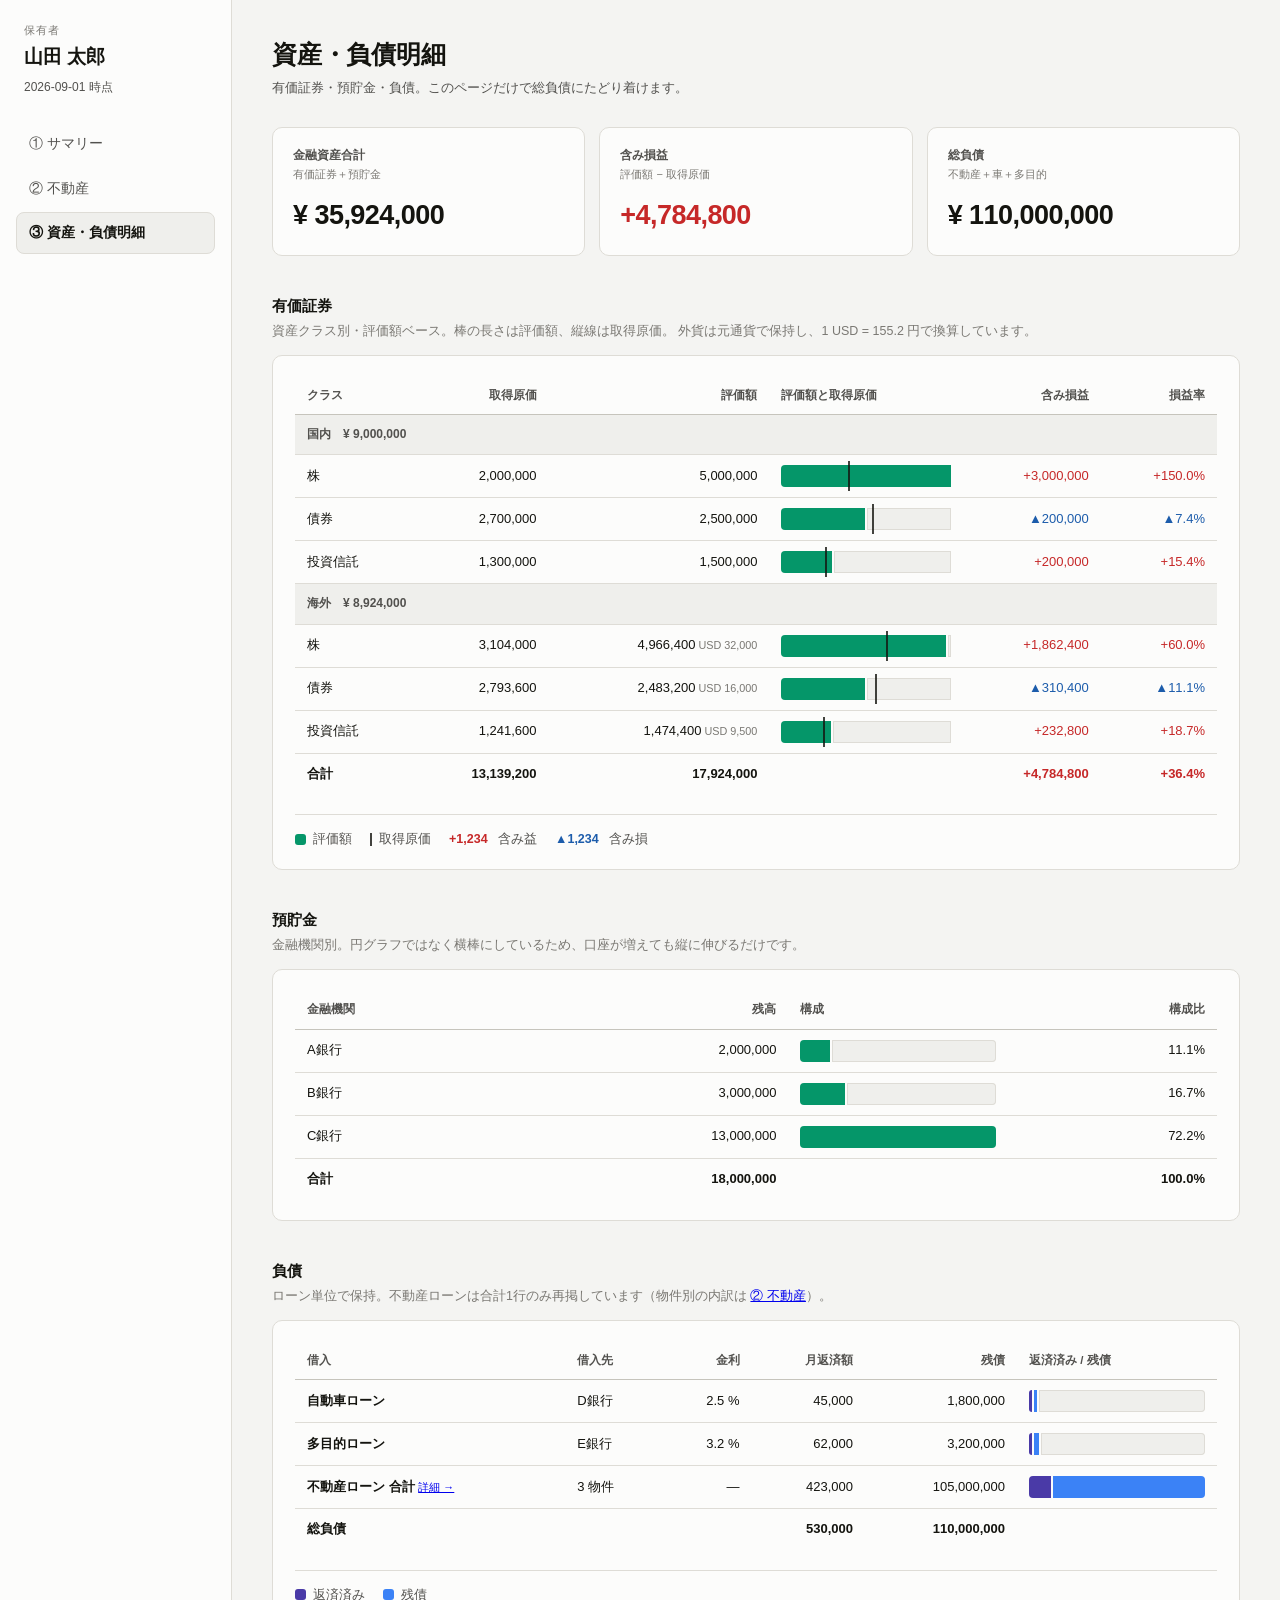
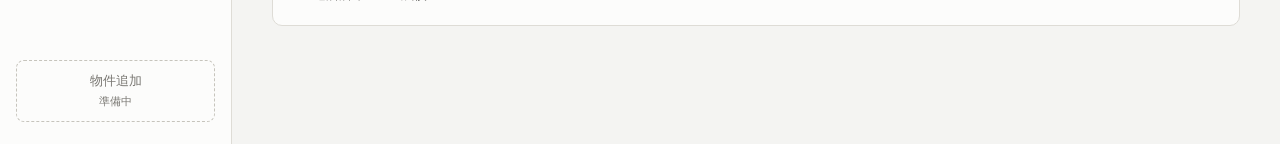
==== mock/accounts.html @ 2e462794 "Add 3-page asset dashboard mockup Screen-structure mockup built from the design decisions settled in" ====
<!DOCTYPE html>
<html lang="ja">
<head>
<meta charset="utf-8">
<meta name="viewport" content="width=device-width, initial-scale=1">
<title>③ 資産・負債明細 — 資産可視化ダッシュボード</title>
<link rel="stylesheet" href="styles.css">
</head>
<body>
<aside class="sidebar" id="sidebar"></aside>
<main>
  <h1>資産・負債明細</h1>
  <p class="page-sub">有価証券・預貯金・負債。このページだけで総負債にたどり着けます。</p>

  <section>
    <div class="kpi-row" id="kpis"></div>
  </section>

  <section>
    <h2>有価証券</h2>
    <p class="sec-note">
      資産クラス別・評価額ベース。棒の長さは評価額、縦線は取得原価。
      外貨は元通貨で保持し、1&nbsp;USD&nbsp;=&nbsp;<span id="rate" class="num"></span>&nbsp;円で換算しています。
    </p>
    <div class="card table-wrap">
      <table id="sec"></table>
      <div class="legend">
        <span><i class="swatch" style="background:var(--cat-equity)"></i>評価額</span>
        <span><i class="swatch swatch-line"></i>取得原価</span>
        <span><b class="legend-text gain">+1,234</b>&nbsp;含み益</span>
        <span><b class="legend-text loss">▲1,234</b>&nbsp;含み損</span>
      </div>
    </div>
  </section>

  <section>
    <h2>預貯金</h2>
    <p class="sec-note">金融機関別。円グラフではなく横棒にしているため、口座が増えても縦に伸びるだけです。</p>
    <div class="card table-wrap">
      <table id="dep"></table>
    </div>
  </section>

  <section>
    <h2>負債</h2>
    <p class="sec-note">
      ローン単位で保持。不動産ローンは合計1行のみ再掲しています（物件別の内訳は
      <a href="realestate.html">② 不動産</a>）。
    </p>
    <div class="card table-wrap">
      <table id="debt"></table>
      <div class="legend">
        <span><i class="swatch" style="background:var(--cat-repaid)"></i>返済済み</span>
        <span><i class="swatch" style="background:var(--cat-debt)"></i>残債</span>
      </div>
    </div>
  </section>
</main>

<script src="data.js"></script>
<script src="app.js"></script>
<script>
(function () {
  const A = window.APP, D = A.D;
  document.getElementById("sidebar").innerHTML = A.sidebar("accounts.html");
  document.getElementById("rate").textContent = D.rates.USD;

  document.getElementById("kpis").innerHTML =
    '<div class="kpi"><div class="kpi-label">金融資産合計</div>' +
      '<div class="kpi-scope">有価証券＋預貯金</div>' +
      '<div class="kpi-value num">' + A.yen(A.FINANCIAL_ASSETS) + '</div></div>' +
    '<div class="kpi"><div class="kpi-label">含み損益</div>' +
      '<div class="kpi-scope">評価額 − 取得原価</div>' +
      '<div class="kpi-value">' + A.plHTML(A.SEC_PL) + '</div></div>' +
    '<div class="kpi"><div class="kpi-label">総負債</div>' +
      '<div class="kpi-scope">不動産＋車＋多目的</div>' +
      '<div class="kpi-value num">' + A.yen(A.TOTAL_DEBT) + '</div></div>';

  /* ---- 有価証券 ---- */
  const secMax = Math.max.apply(null, A.SEC.map(s => Math.max(s.valueJPY, s.costJPY)));
  const REGION = { domestic: "国内", overseas: "海外" };
  let secBody = "";
  ["domestic", "overseas"].forEach(region => {
    const rows = A.SEC.filter(s => s.region === region);
    const sub = A.sum(rows, s => s.valueJPY);
    secBody += '<tr class="group-row"><td colspan="6">' + REGION[region] +
               '　<span class="num">' + A.yen(sub) + '</span></td></tr>';
    secBody += rows.map(s => {
      const native = s.currency === "JPY" ? "" :
        '<small style="color:var(--text-muted)"> ' + s.currency + " " +
        A.plain(s.marketValue) + "</small>";
      return '<tr>' +
        '<td>' + s.assetClass + '</td>' +
        '<td class="n num">' + A.plain(s.costJPY) + '</td>' +
        '<td class="n num">' + A.plain(s.valueJPY) + native + '</td>' +
        '<td>' + A.valueBar(s.valueJPY, secMax, s.costJPY,
            REGION[region] + " " + s.assetClass + "<br>評価額 <b>" + A.yen(s.valueJPY) + "</b>") + '</td>' +
        '<td class="n">' + A.plHTML(s.plJPY) + '</td>' +
        '<td class="n">' + A.plPctHTML(s.plJPY, s.costJPY) + '</td>' +
      '</tr>';
    }).join("");
  });
  document.getElementById("sec").innerHTML =
    '<thead><tr><th>クラス</th><th class="n">取得原価</th><th class="n">評価額</th>' +
    '<th style="width:190px">評価額と取得原価</th><th class="n">含み損益</th><th class="n">損益率</th></tr></thead>' +
    '<tbody>' + secBody +
    '<tr class="total-row"><td>合計</td>' +
      '<td class="n num">' + A.plain(A.SEC_COST) + '</td>' +
      '<td class="n num">' + A.plain(A.SEC_VALUE) + '</td><td></td>' +
      '<td class="n">' + A.plHTML(A.SEC_PL) + '</td>' +
      '<td class="n">' + A.plPctHTML(A.SEC_PL, A.SEC_COST) + '</td></tr></tbody>';

  /* ---- 預貯金 ---- */
  const depMax = Math.max.apply(null, D.deposits.map(d => d.amount));
  document.getElementById("dep").innerHTML =
    '<thead><tr><th>金融機関</th><th class="n">残高</th><th style="width:220px">構成</th>' +
    '<th class="n">構成比</th></tr></thead><tbody>' +
    D.deposits.map(d =>
      '<tr><td>' + d.bank + '</td>' +
      '<td class="n num">' + A.plain(d.amount) + '</td>' +
      '<td>' + A.valueBar(d.amount, depMax, null,
          d.bank + "<br><b>" + A.yen(d.amount) + "</b>") + '</td>' +
      '<td class="n num">' + A.pct(d.amount, A.DEPOSITS) + '</td></tr>'
    ).join("") +
    '<tr class="total-row"><td>合計</td><td class="n num">' + A.plain(A.DEPOSITS) +
      '</td><td></td><td class="n num">100.0%</td></tr></tbody>';

  /* ---- 負債 ---- */
  const debtRows = D.otherLoans.map(l => ({
    name: l.name, lender: l.lender, rate: l.rate.toFixed(1) + " %",
    monthly: l.monthlyRepayment,
    repaid: l.principal - l.balance, balance: l.balance, principal: l.principal,
    link: null
  }));
  debtRows.push({
    name: "不動産ローン 合計", lender: D.realEstate.length + " 物件", rate: "—",
    monthly: A.sum(D.realEstate, p => p.loan.monthlyRepayment),
    repaid: A.RE.cumulativeRepaid, balance: A.RE.balance, principal: A.RE.principal,
    link: "realestate.html"
  });
  const debtMax = Math.max.apply(null, debtRows.map(r => r.principal));
  document.getElementById("debt").innerHTML =
    '<thead><tr><th>借入</th><th>借入先</th><th class="n">金利</th><th class="n">月返済額</th>' +
    '<th class="n">残債</th><th style="width:200px">返済済み / 残債</th></tr></thead><tbody>' +
    debtRows.map(r =>
      '<tr><td><b>' + r.name + '</b>' +
        (r.link ? ' <a href="' + r.link + '" style="font-size:11px">詳細 →</a>' : "") + '</td>' +
      '<td>' + r.lender + '</td>' +
      '<td class="n num">' + r.rate + '</td>' +
      '<td class="n num">' + A.plain(r.monthly) + '</td>' +
      '<td class="n num">' + A.plain(r.balance) + '</td>' +
      '<td>' + A.stackedBar([
        { cls: "seg-repaid", value: r.repaid,  label: r.name + " 返済済み" },
        { cls: "seg-debt",   value: r.balance, label: r.name + " 残債" }
      ], debtMax) + '</td></tr>'
    ).join("") +
    '<tr class="total-row"><td>総負債</td><td></td><td></td>' +
      '<td class="n num">' + A.plain(A.sum(debtRows, r => r.monthly)) + '</td>' +
      '<td class="n num">' + A.plain(A.TOTAL_DEBT) + '</td><td></td></tr></tbody>';

  A.initTooltip();
})();
</script>
</body>
</html>
---- mock/styles.css ----
/* ============================================================
   資産可視化ダッシュボード — 共通スタイル
   色ルール（確定仕様 Q31 / Q34）:
     面（棒の塗り）= カテゴリ色のみ。損益は塗らない。
     文字         = 損益色。日本式（赤=含み益 / 青=含み損）。
   カテゴリ色の意味は3ページ共通:
     緑 = 自分の持ち分（自己資金・有価証券評価額・預金残高）
     紫 = 返済済み（借入のうち返し終わった分）
     青 = 負債（残債）
   ============================================================ */

:root {
  color-scheme: light;

  --surface-page:      #f4f4f2;
  --surface-1:         #fcfcfb;
  --surface-2:         #efefec;
  --border:            #dedcd6;
  --border-strong:     #c6c4bc;

  --text-primary:      #14140f;
  --text-secondary:    #52514e;
  --text-muted:        #7a7873;

  /* カテゴリ色（面にのみ使用） */
  --cat-equity:        #059669;  /* 自分の持ち分 */
  --cat-repaid:        #4a3aa7;  /* 返済済み */
  --cat-debt:          #3b82f6;  /* 負債・残債 */

  /* 損益色（文字にのみ使用）— 日本式 */
  --pl-gain:           #c62828;  /* 含み益 = 赤 */
  --pl-loss:           #1c5cab;  /* 含み損 = 青 */

  --focus:             #2a78d6;
  --radius:            10px;
  --bar-h:             22px;
}

@media (prefers-color-scheme: dark) {
  :root:where(:not([data-theme="light"])) {
    color-scheme: dark;
    --surface-page:    #121211;
    --surface-1:       #1a1a19;
    --surface-2:       #232322;
    --border:          #33332f;
    --border-strong:   #4a4a45;

    --text-primary:    #f6f6f2;
    --text-secondary:  #c3c2b7;
    --text-muted:      #94938b;

    --cat-equity:      #0ea472;
    --cat-repaid:      #9085e9;
    --cat-debt:        #2b6fc0;

    --pl-gain:         #f87171;
    --pl-loss:         #6da7ec;

    --focus:           #5598e7;
  }
}

* { box-sizing: border-box; }

body {
  margin: 0;
  background: var(--surface-page);
  color: var(--text-primary);
  font-family: "Hiragino Sans", "Hiragino Kaku Gothic ProN", "Yu Gothic",
               "Noto Sans JP", -apple-system, BlinkMacSystemFont, sans-serif;
  font-size: 14px;
  line-height: 1.6;
  display: flex;
  min-height: 100vh;
}

.num {
  font-variant-numeric: tabular-nums;
  font-feature-settings: "tnum";
}

/* ---------- サイドバー ---------- */
.sidebar {
  width: 232px;
  flex-shrink: 0;
  background: var(--surface-1);
  border-right: 1px solid var(--border);
  padding: 22px 16px;
  display: flex;
  flex-direction: column;
  gap: 26px;
}

.owner {
  padding: 0 8px;
}
.owner-label {
  font-size: 11px;
  color: var(--text-muted);
  letter-spacing: .08em;
}
.owner-name {
  font-size: 19px;
  font-weight: 700;
  margin-top: 2px;
}
.owner-asof {
  font-size: 12px;
  color: var(--text-secondary);
  margin-top: 6px;
}

.nav { display: flex; flex-direction: column; gap: 3px; }
.nav a {
  display: block;
  padding: 9px 12px;
  border-radius: 8px;
  color: var(--text-secondary);
  text-decoration: none;
  font-size: 13.5px;
  font-weight: 500;
  border: 1px solid transparent;
}
.nav a:hover { background: var(--surface-2); color: var(--text-primary); }
.nav a[aria-current="page"] {
  background: var(--surface-2);
  color: var(--text-primary);
  font-weight: 700;
  border-color: var(--border);
}

.sidebar-foot { margin-top: auto; }
.btn-future {
  width: 100%;
  padding: 10px;
  border-radius: 8px;
  border: 1px dashed var(--border-strong);
  background: transparent;
  color: var(--text-muted);
  font: inherit;
  font-size: 13px;
  cursor: not-allowed;
}
.btn-future small { display: block; font-size: 11px; margin-top: 1px; }

/* ---------- メイン ---------- */
main {
  flex: 1;
  padding: 34px 40px 80px;
  max-width: 1180px;
  min-width: 0;
}

h1 {
  font-size: 25px;
  font-weight: 700;
  margin: 0 0 4px;
  letter-spacing: -.01em;
}
.page-sub { color: var(--text-secondary); font-size: 13px; margin: 0 0 28px; }

section { margin-bottom: 38px; }
h2 {
  font-size: 15px;
  font-weight: 700;
  margin: 0 0 3px;
  letter-spacing: .01em;
}
.sec-note {
  font-size: 12.5px;
  color: var(--text-muted);
  margin: 0 0 14px;
}

.card {
  background: var(--surface-1);
  border: 1px solid var(--border);
  border-radius: var(--radius);
  padding: 20px 22px;
}

/* ---------- KPI ---------- */
.kpi-row {
  display: grid;
  grid-template-columns: repeat(auto-fit, minmax(220px, 1fr));
  gap: 14px;
}
.kpi {
  background: var(--surface-1);
  border: 1px solid var(--border);
  border-radius: var(--radius);
  padding: 18px 20px;
}
.kpi-label { font-size: 12px; color: var(--text-secondary); font-weight: 600; }
.kpi-scope { font-size: 11px; color: var(--text-muted); margin-top: 1px; }
.kpi-value {
  font-size: 27px;
  font-weight: 700;
  margin-top: 10px;
  letter-spacing: -.02em;
}
.kpi.lg .kpi-value { font-size: 34px; }
.kpi-sub { font-size: 12px; color: var(--text-secondary); margin-top: 5px; }

/* 損益テキスト（面には絶対に使わない） */
.gain { color: var(--pl-gain); }
.loss { color: var(--pl-loss); }

/* ---------- 注記 ---------- */
.callout {
  border: 1px solid var(--border);
  border-left: 3px solid var(--border-strong);
  background: var(--surface-1);
  border-radius: 8px;
  padding: 12px 16px;
  font-size: 12.5px;
  color: var(--text-secondary);
  margin: 16px 0 0;
}
.callout b { color: var(--text-primary); }

/* ---------- 積み上げ横棒 ---------- */
.bars { display: flex; flex-direction: column; gap: 16px; }

.bar-row { display: grid; grid-template-columns: 108px 1fr auto; gap: 14px; align-items: center; }
.bar-name { font-size: 13px; font-weight: 600; }
.bar-name small { display: block; font-weight: 400; font-size: 11px; color: var(--text-muted); }

.bar-track { display: flex; gap: 2px; height: var(--bar-h); min-width: 0; position: relative; }
td .bar-track { min-width: 170px; }
.seg {
  height: 100%;
  min-width: 3px;
  position: relative;
  cursor: default;
}
.seg:first-child { border-radius: 4px 0 0 4px; }
.seg:last-child  { border-radius: 0 4px 4px 0; }
.seg:only-child  { border-radius: 4px; }

.seg-equity { background: var(--cat-equity); }
.seg-repaid { background: var(--cat-repaid); }
.seg-debt   { background: var(--cat-debt); }
.seg-rest   { background: var(--surface-2); box-shadow: inset 0 0 0 1px var(--border); }

.bar-total { font-size: 13px; font-weight: 700; white-space: nowrap; }
.bar-total small { display: block; font-weight: 400; color: var(--text-muted); font-size: 11px; }

/* 取得原価の参照マーカー（トラック全体を基準に置く） */
.ref-mark {
  position: absolute;
  top: -4px;
  bottom: -4px;
  width: 2px;
  margin-left: -1px;
  background: var(--text-primary);
  opacity: .8;
}
.ref-mark::after {
  content: "";
  position: absolute;
  inset: -6px -5px;
}

/* ---------- 凡例 ---------- */
.legend {
  display: flex;
  flex-wrap: wrap;
  gap: 18px;
  margin-top: 20px;
  padding-top: 14px;
  border-top: 1px solid var(--border);
  font-size: 12.5px;
  color: var(--text-secondary);
}
.legend span { display: inline-flex; align-items: center; gap: 7px; }
.swatch { width: 11px; height: 11px; border-radius: 3px; flex-shrink: 0; }
.swatch-line { width: 2px; height: 13px; border-radius: 0; background: var(--text-primary); opacity: .8; }
.legend-text { font-weight: 700; font-variant-numeric: tabular-nums; }

/* ---------- テーブル ---------- */
.table-wrap { overflow-x: auto; }
table { width: 100%; border-collapse: collapse; font-size: 13px; }
caption {
  text-align: left;
  font-size: 12.5px;
  color: var(--text-muted);
  padding-bottom: 10px;
}
th, td {
  padding: 10px 12px;
  border-bottom: 1px solid var(--border);
  text-align: left;
  white-space: nowrap;
}
thead th {
  font-size: 11.5px;
  font-weight: 700;
  color: var(--text-secondary);
  border-bottom: 1px solid var(--border-strong);
}
td.n, th.n { text-align: right; font-variant-numeric: tabular-nums; }
tbody tr:last-child td { border-bottom: none; }
tbody tr:hover { background: var(--surface-2); }
tr.total-row td { font-weight: 700; border-top: 1px solid var(--border-strong); }
.group-row td {
  background: var(--surface-2);
  font-weight: 700;
  font-size: 12px;
  color: var(--text-secondary);
}

/* ---------- ツールチップ ---------- */
#tip {
  position: fixed;
  z-index: 50;
  pointer-events: none;
  background: var(--text-primary);
  color: var(--surface-1);
  border-radius: 7px;
  padding: 7px 10px;
  font-size: 12px;
  line-height: 1.5;
  white-space: nowrap;
  opacity: 0;
  transition: opacity .1s;
  box-shadow: 0 4px 14px rgba(0,0,0,.22);
}
#tip.on { opacity: 1; }
#tip b { font-variant-numeric: tabular-nums; }

/* ---------- レスポンシブ ---------- */
@media (max-width: 860px) {
  body { flex-direction: column; }
  .sidebar {
    width: 100%;
    flex-direction: row;
    align-items: center;
    gap: 18px;
    padding: 14px 18px;
    border-right: none;
    border-bottom: 1px solid var(--border);
    flex-wrap: wrap;
  }
  .nav { flex-direction: row; flex-wrap: wrap; }
  .sidebar-foot { margin-top: 0; }
  .btn-future { width: auto; padding: 8px 14px; }
  main { padding: 24px 18px 60px; }
  .bar-row { grid-template-columns: 1fr; gap: 6px; }
  .bar-total { text-align: right; }
}
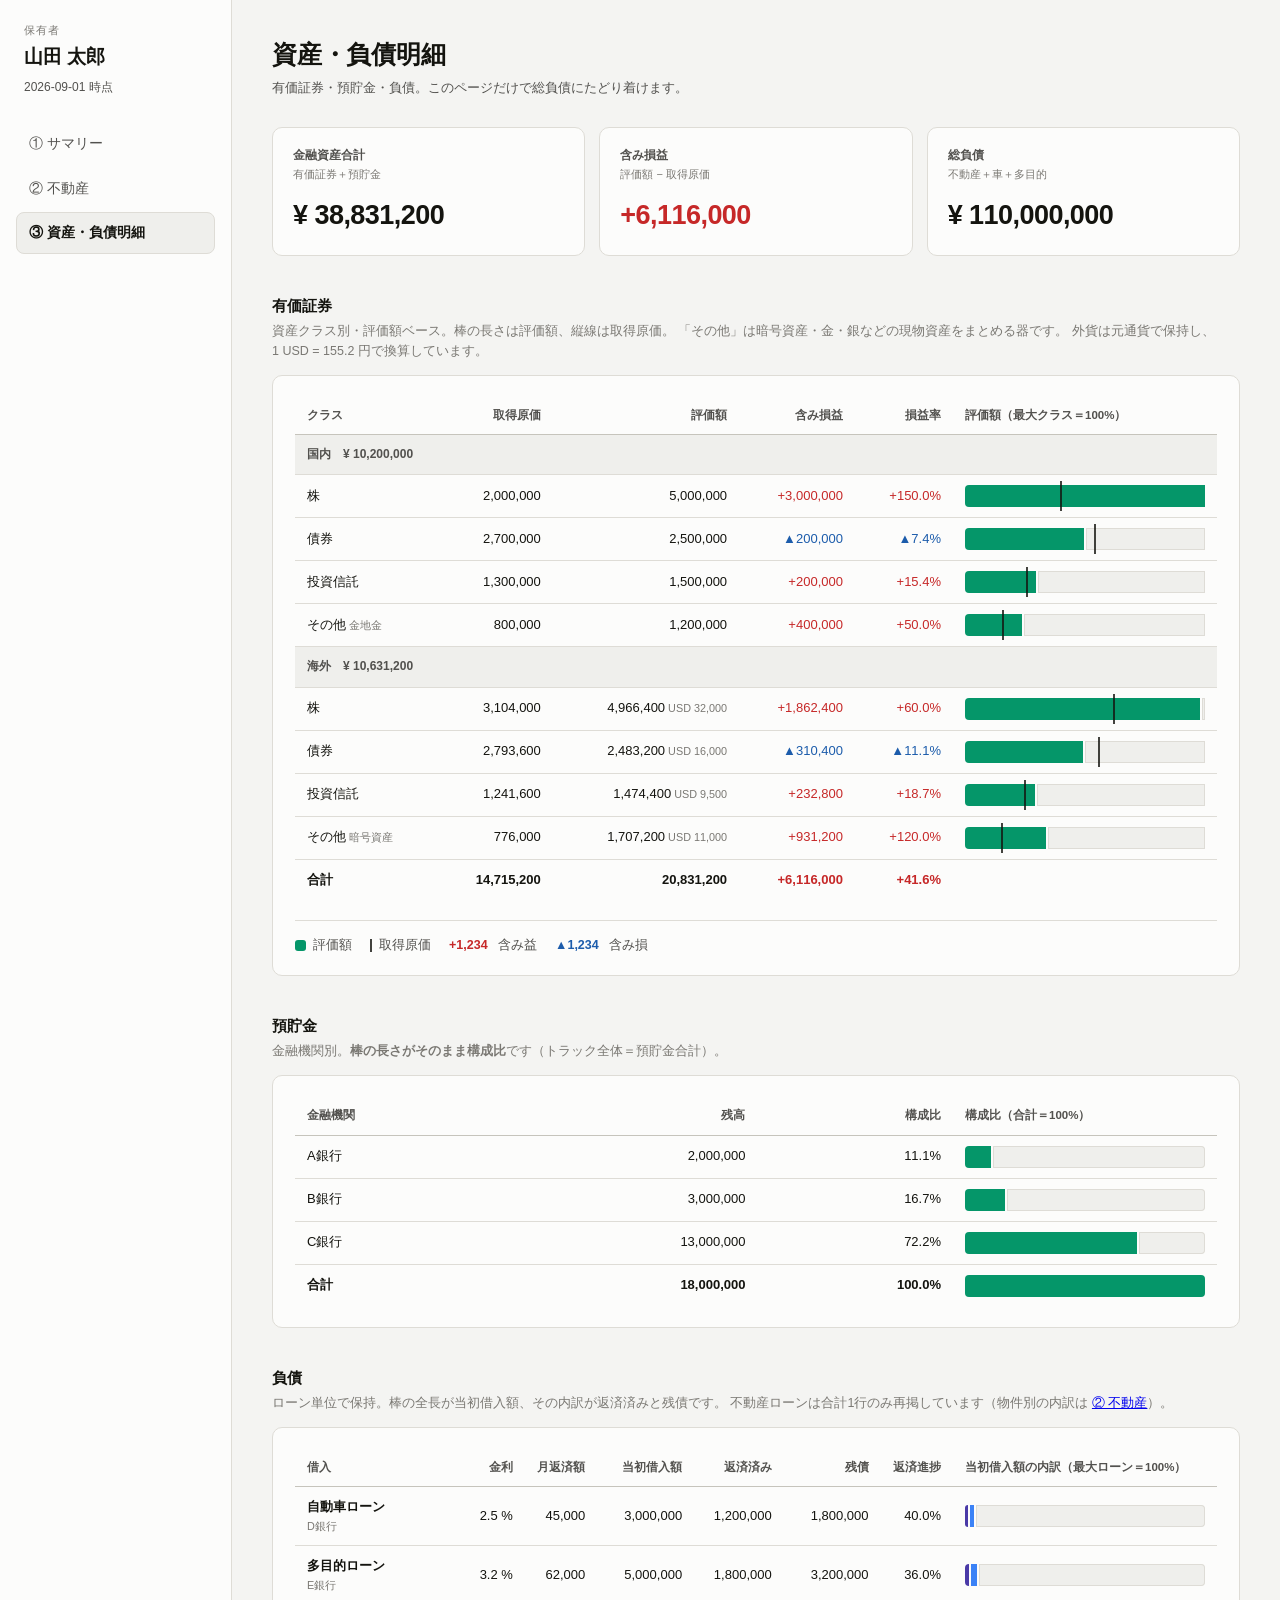
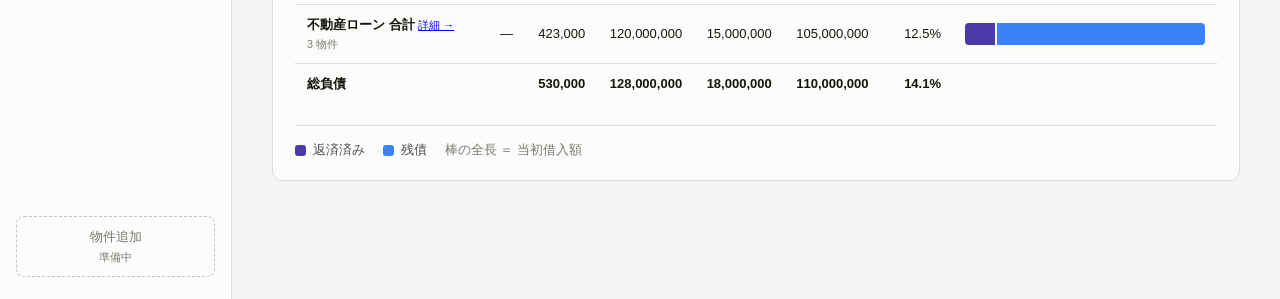
==== commit 1bf5d407: "Revise accounts page: original principal, share-of-total deposits, "other" class, aligned bars - Deb" ====
--- a/mock/accounts.html
+++ b/mock/accounts.html
@@ -20,6 +20,7 @@
     <h2>有価証券</h2>
     <p class="sec-note">
       資産クラス別・評価額ベース。棒の長さは評価額、縦線は取得原価。
+      「その他」は暗号資産・金・銀などの現物資産をまとめる器です。
       外貨は元通貨で保持し、1&nbsp;USD&nbsp;=&nbsp;<span id="rate" class="num"></span>&nbsp;円で換算しています。
     </p>
     <div class="card table-wrap">
@@ -35,7 +36,9 @@
 
   <section>
     <h2>預貯金</h2>
-    <p class="sec-note">金融機関別。円グラフではなく横棒にしているため、口座が増えても縦に伸びるだけです。</p>
+    <p class="sec-note">
+      金融機関別。<b>棒の長さがそのまま構成比</b>です（トラック全体＝預貯金合計）。
+    </p>
     <div class="card table-wrap">
       <table id="dep"></table>
     </div>
@@ -44,7 +47,8 @@
   <section>
     <h2>負債</h2>
     <p class="sec-note">
-      ローン単位で保持。不動産ローンは合計1行のみ再掲しています（物件別の内訳は
+      ローン単位で保持。棒の全長が当初借入額、その内訳が返済済みと残債です。
+      不動産ローンは合計1行のみ再掲しています（物件別の内訳は
       <a href="realestate.html">② 不動産</a>）。
     </p>
     <div class="card table-wrap">
@@ -52,6 +56,7 @@
       <div class="legend">
         <span><i class="swatch" style="background:var(--cat-repaid)"></i>返済済み</span>
         <span><i class="swatch" style="background:var(--cat-debt)"></i>残債</span>
+        <span style="color:var(--text-muted)">棒の全長 ＝ 当初借入額</span>
       </div>
     </div>
   </section>
@@ -76,87 +81,115 @@
       '<div class="kpi-scope">不動産＋車＋多目的</div>' +
       '<div class="kpi-value num">' + A.yen(A.TOTAL_DEBT) + '</div></div>';
 
-  /* ---- 有価証券 ---- */
+  /* ================= 有価証券 =================
+     国内・海外とも 株 / 債券 / 投資信託 / その他 の4行を常に表示する。
+     棒は「最大クラス」を基準にスケールし、クラス間の大小を比較できるようにする。 */
+  const CLASSES = ["株", "債券", "投資信託", "その他"];
+  const REGION  = { domestic: "国内", overseas: "海外" };
+  const find = (r, c) => A.SEC.find(s => s.region === r && s.assetClass === c);
   const secMax = Math.max.apply(null, A.SEC.map(s => Math.max(s.valueJPY, s.costJPY)));
-  const REGION = { domestic: "国内", overseas: "海外" };
+
   let secBody = "";
-  ["domestic", "overseas"].forEach(region => {
+  Object.keys(REGION).forEach(region => {
     const rows = A.SEC.filter(s => s.region === region);
-    const sub = A.sum(rows, s => s.valueJPY);
     secBody += '<tr class="group-row"><td colspan="6">' + REGION[region] +
-               '　<span class="num">' + A.yen(sub) + '</span></td></tr>';
-    secBody += rows.map(s => {
+               '　<span class="num">' + A.yen(A.sum(rows, s => s.valueJPY)) + '</span></td></tr>';
+    secBody += CLASSES.map(cls => {
+      const s = find(region, cls);
+      const name = cls + (s && s.note ? '<small style="color:var(--text-muted)"> ' + s.note + '</small>' : "");
+      if (!s) {
+        return '<tr><td>' + name + '</td>' +
+          '<td class="n">—</td><td class="n">—</td><td class="n">—</td><td class="n">—</td>' +
+          '<td>' + A.valueBar(0, secMax, null, "") + '</td></tr>';
+      }
       const native = s.currency === "JPY" ? "" :
-        '<small style="color:var(--text-muted)"> ' + s.currency + " " +
-        A.plain(s.marketValue) + "</small>";
+        '<small style="color:var(--text-muted)"> ' + s.currency + " " + A.plain(s.marketValue) + "</small>";
       return '<tr>' +
-        '<td>' + s.assetClass + '</td>' +
+        '<td>' + name + '</td>' +
         '<td class="n num">' + A.plain(s.costJPY) + '</td>' +
         '<td class="n num">' + A.plain(s.valueJPY) + native + '</td>' +
-        '<td>' + A.valueBar(s.valueJPY, secMax, s.costJPY,
-            REGION[region] + " " + s.assetClass + "<br>評価額 <b>" + A.yen(s.valueJPY) + "</b>") + '</td>' +
         '<td class="n">' + A.plHTML(s.plJPY) + '</td>' +
         '<td class="n">' + A.plPctHTML(s.plJPY, s.costJPY) + '</td>' +
+        '<td>' + A.valueBar(s.valueJPY, secMax, s.costJPY,
+            REGION[region] + " " + cls + "<br>評価額 <b>" + A.yen(s.valueJPY) +
+            "</b><br>取得原価 " + A.yen(s.costJPY)) + '</td>' +
       '</tr>';
     }).join("");
   });
   document.getElementById("sec").innerHTML =
     '<thead><tr><th>クラス</th><th class="n">取得原価</th><th class="n">評価額</th>' +
-    '<th style="width:190px">評価額と取得原価</th><th class="n">含み損益</th><th class="n">損益率</th></tr></thead>' +
+    '<th class="n">含み損益</th><th class="n">損益率</th>' +
+    '<th class="bar-col">評価額（最大クラス＝100%）</th></tr></thead>' +
     '<tbody>' + secBody +
     '<tr class="total-row"><td>合計</td>' +
       '<td class="n num">' + A.plain(A.SEC_COST) + '</td>' +
-      '<td class="n num">' + A.plain(A.SEC_VALUE) + '</td><td></td>' +
+      '<td class="n num">' + A.plain(A.SEC_VALUE) + '</td>' +
       '<td class="n">' + A.plHTML(A.SEC_PL) + '</td>' +
-      '<td class="n">' + A.plPctHTML(A.SEC_PL, A.SEC_COST) + '</td></tr></tbody>';
+      '<td class="n">' + A.plPctHTML(A.SEC_PL, A.SEC_COST) + '</td>' +
+      '<td></td></tr></tbody>';
 
-  /* ---- 預貯金 ---- */
-  const depMax = Math.max.apply(null, D.deposits.map(d => d.amount));
+  /* ================= 預貯金 =================
+     棒は「預貯金合計」を基準にする。棒の長さと構成比の分母を一致させ、
+     同じ行の中に分母が2つある状態を解消する。 */
   document.getElementById("dep").innerHTML =
-    '<thead><tr><th>金融機関</th><th class="n">残高</th><th style="width:220px">構成</th>' +
-    '<th class="n">構成比</th></tr></thead><tbody>' +
+    '<thead><tr><th>金融機関</th><th class="n">残高</th><th class="n">構成比</th>' +
+    '<th class="bar-col">構成比（合計＝100%）</th></tr></thead><tbody>' +
     D.deposits.map(d =>
       '<tr><td>' + d.bank + '</td>' +
       '<td class="n num">' + A.plain(d.amount) + '</td>' +
-      '<td>' + A.valueBar(d.amount, depMax, null,
-          d.bank + "<br><b>" + A.yen(d.amount) + "</b>") + '</td>' +
-      '<td class="n num">' + A.pct(d.amount, A.DEPOSITS) + '</td></tr>'
+      '<td class="n num">' + A.pct(d.amount, A.DEPOSITS) + '</td>' +
+      '<td>' + A.valueBar(d.amount, A.DEPOSITS, null,
+          d.bank + "<br><b>" + A.yen(d.amount) + "</b><br>全体の " +
+          A.pct(d.amount, A.DEPOSITS)) + '</td></tr>'
     ).join("") +
     '<tr class="total-row"><td>合計</td><td class="n num">' + A.plain(A.DEPOSITS) +
-      '</td><td></td><td class="n num">100.0%</td></tr></tbody>';
+      '</td><td class="n num">100.0%</td>' +
+      '<td>' + A.valueBar(A.DEPOSITS, A.DEPOSITS, null, "預貯金合計<br><b>" +
+          A.yen(A.DEPOSITS) + "</b>") + '</td></tr></tbody>';
 
-  /* ---- 負債 ---- */
+  /* ================= 負債 =================
+     棒の全長 = 当初借入額。その内訳が 返済済み / 残債。
+     最大ローンを基準にスケールし、ローン間の規模差が見えるようにする。 */
   const debtRows = D.otherLoans.map(l => ({
     name: l.name, lender: l.lender, rate: l.rate.toFixed(1) + " %",
-    monthly: l.monthlyRepayment,
-    repaid: l.principal - l.balance, balance: l.balance, principal: l.principal,
-    link: null
+    monthly: l.monthlyRepayment, principal: l.principal,
+    repaid: l.principal - l.balance, balance: l.balance, link: null
   }));
   debtRows.push({
     name: "不動産ローン 合計", lender: D.realEstate.length + " 物件", rate: "—",
     monthly: A.sum(D.realEstate, p => p.loan.monthlyRepayment),
-    repaid: A.RE.cumulativeRepaid, balance: A.RE.balance, principal: A.RE.principal,
+    principal: A.RE.principal, repaid: A.RE.cumulativeRepaid, balance: A.RE.balance,
     link: "realestate.html"
   });
   const debtMax = Math.max.apply(null, debtRows.map(r => r.principal));
+
   document.getElementById("debt").innerHTML =
-    '<thead><tr><th>借入</th><th>借入先</th><th class="n">金利</th><th class="n">月返済額</th>' +
-    '<th class="n">残債</th><th style="width:200px">返済済み / 残債</th></tr></thead><tbody>' +
+    '<thead><tr><th>借入</th><th class="n">金利</th><th class="n">月返済額</th>' +
+    '<th class="n">当初借入額</th><th class="n">返済済み</th><th class="n">残債</th>' +
+    '<th class="n">返済進捗</th>' +
+    '<th class="bar-col">当初借入額の内訳（最大ローン＝100%）</th></tr></thead><tbody>' +
     debtRows.map(r =>
       '<tr><td><b>' + r.name + '</b>' +
-        (r.link ? ' <a href="' + r.link + '" style="font-size:11px">詳細 →</a>' : "") + '</td>' +
-      '<td>' + r.lender + '</td>' +
+        (r.link ? ' <a href="' + r.link + '" style="font-size:11px">詳細 →</a>' : "") +
+        '<small style="display:block;font-weight:400;color:var(--text-muted)">' + r.lender + '</small></td>' +
       '<td class="n num">' + r.rate + '</td>' +
       '<td class="n num">' + A.plain(r.monthly) + '</td>' +
+      '<td class="n num">' + A.plain(r.principal) + '</td>' +
+      '<td class="n num">' + A.plain(r.repaid) + '</td>' +
       '<td class="n num">' + A.plain(r.balance) + '</td>' +
+      '<td class="n num">' + A.pct(r.repaid, r.principal) + '</td>' +
       '<td>' + A.stackedBar([
         { cls: "seg-repaid", value: r.repaid,  label: r.name + " 返済済み" },
         { cls: "seg-debt",   value: r.balance, label: r.name + " 残債" }
       ], debtMax) + '</td></tr>'
     ).join("") +
-    '<tr class="total-row"><td>総負債</td><td></td><td></td>' +
+    '<tr class="total-row"><td>総負債</td><td></td>' +
       '<td class="n num">' + A.plain(A.sum(debtRows, r => r.monthly)) + '</td>' +
-      '<td class="n num">' + A.plain(A.TOTAL_DEBT) + '</td><td></td></tr></tbody>';
+      '<td class="n num">' + A.plain(A.sum(debtRows, r => r.principal)) + '</td>' +
+      '<td class="n num">' + A.plain(A.sum(debtRows, r => r.repaid)) + '</td>' +
+      '<td class="n num">' + A.plain(A.TOTAL_DEBT) + '</td>' +
+      '<td class="n num">' + A.pct(A.sum(debtRows, r => r.repaid), A.sum(debtRows, r => r.principal)) + '</td>' +
+      '<td></td></tr></tbody>';
 
   A.initTooltip();
 })();
--- a/mock/styles.css
+++ b/mock/styles.css
@@ -227,7 +227,7 @@
 .bar-name small { display: block; font-weight: 400; font-size: 11px; color: var(--text-muted); }
 
 .bar-track { display: flex; gap: 2px; height: var(--bar-h); min-width: 0; position: relative; }
-td .bar-track { min-width: 170px; }
+td .bar-track { min-width: 0; }
 .seg {
   height: 100%;
   min-width: 3px;
@@ -280,6 +280,9 @@
 
 /* ---------- テーブル ---------- */
 .table-wrap { overflow-x: auto; }
+/* 棒はどのテーブルでも最右列・同じ幅。3セクションで縦に揃います。 */
+.bar-col { width: 264px; min-width: 264px; }
+.table-wrap table:has(.bar-col) { min-width: 900px; }
 table { width: 100%; border-collapse: collapse; font-size: 13px; }
 caption {
   text-align: left;
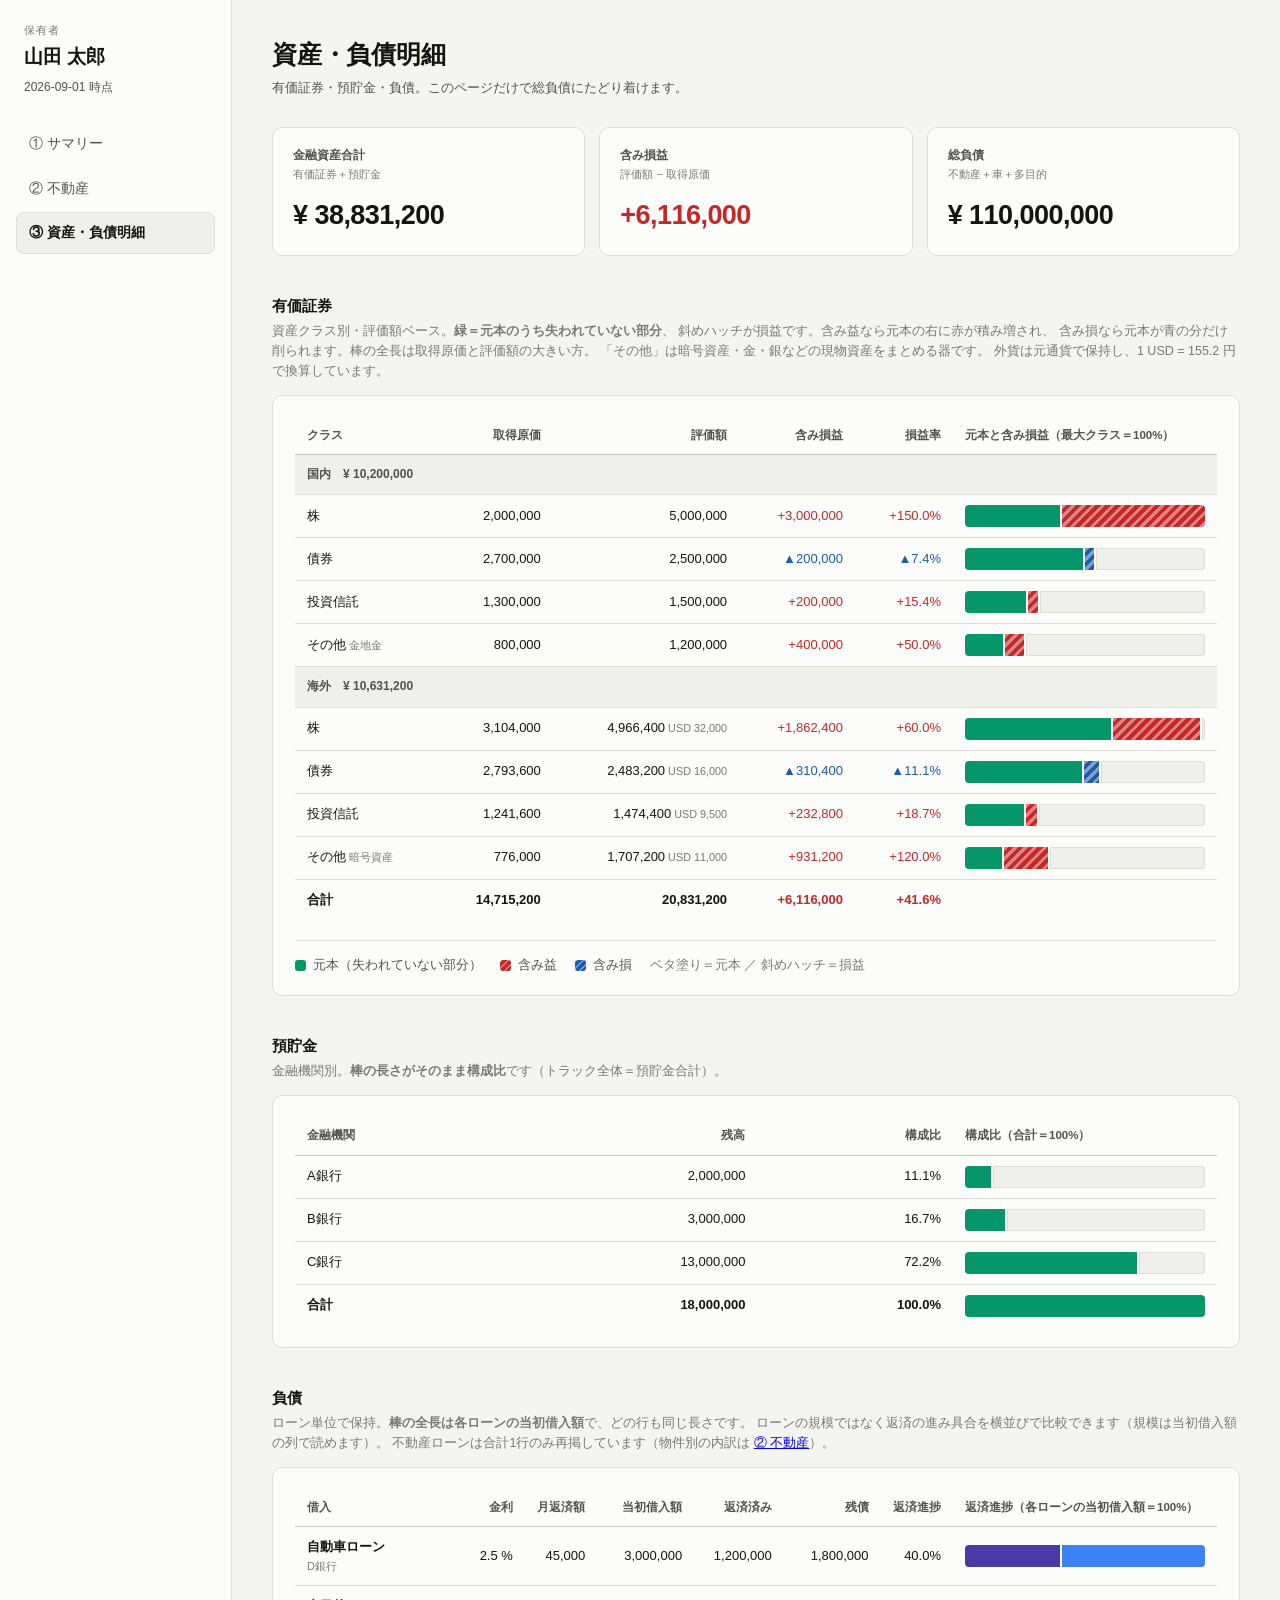
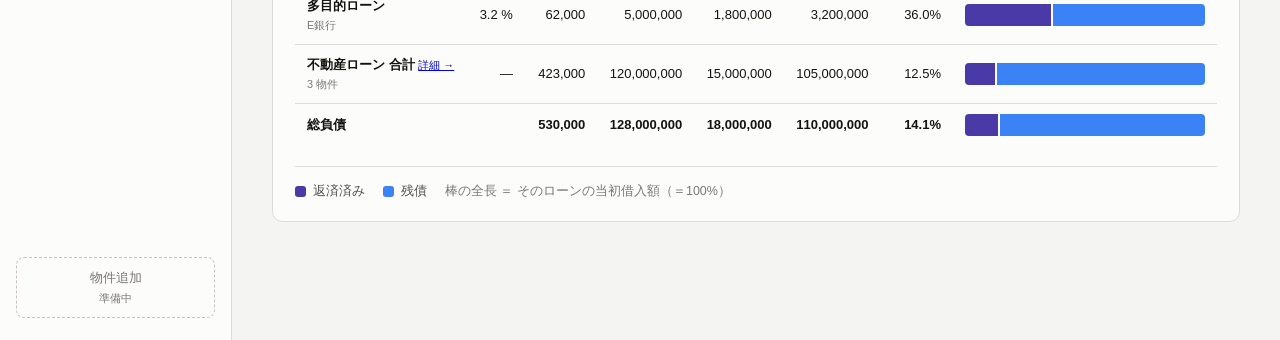
==== commit e661d530: "Show unrealised P/L as hatched area; put every debt bar on its own scale Securities bars previously " ====
--- a/mock/accounts.html
+++ b/mock/accounts.html
@@ -19,17 +19,19 @@
   <section>
     <h2>有価証券</h2>
     <p class="sec-note">
-      資産クラス別・評価額ベース。棒の長さは評価額、縦線は取得原価。
+      資産クラス別・評価額ベース。<b>緑＝元本のうち失われていない部分</b>、
+      斜めハッチが損益です。含み益なら元本の右に赤が積み増され、
+      含み損なら元本が青の分だけ削られます。棒の全長は取得原価と評価額の大きい方。
       「その他」は暗号資産・金・銀などの現物資産をまとめる器です。
       外貨は元通貨で保持し、1&nbsp;USD&nbsp;=&nbsp;<span id="rate" class="num"></span>&nbsp;円で換算しています。
     </p>
     <div class="card table-wrap">
       <table id="sec"></table>
       <div class="legend">
-        <span><i class="swatch" style="background:var(--cat-equity)"></i>評価額</span>
-        <span><i class="swatch swatch-line"></i>取得原価</span>
-        <span><b class="legend-text gain">+1,234</b>&nbsp;含み益</span>
-        <span><b class="legend-text loss">▲1,234</b>&nbsp;含み損</span>
+        <span><i class="swatch" style="background:var(--cat-equity)"></i>元本（失われていない部分）</span>
+        <span><i class="swatch swatch-gain"></i>含み益</span>
+        <span><i class="swatch swatch-loss"></i>含み損</span>
+        <span style="color:var(--text-muted)">ベタ塗り＝元本 ／ 斜めハッチ＝損益</span>
       </div>
     </div>
   </section>
@@ -47,7 +49,8 @@
   <section>
     <h2>負債</h2>
     <p class="sec-note">
-      ローン単位で保持。棒の全長が当初借入額、その内訳が返済済みと残債です。
+      ローン単位で保持。<b>棒の全長は各ローンの当初借入額</b>で、どの行も同じ長さです。
+      ローンの規模ではなく返済の進み具合を横並びで比較できます（規模は当初借入額の列で読めます）。
       不動産ローンは合計1行のみ再掲しています（物件別の内訳は
       <a href="realestate.html">② 不動産</a>）。
     </p>
@@ -56,7 +59,7 @@
       <div class="legend">
         <span><i class="swatch" style="background:var(--cat-repaid)"></i>返済済み</span>
         <span><i class="swatch" style="background:var(--cat-debt)"></i>残債</span>
-        <span style="color:var(--text-muted)">棒の全長 ＝ 当初借入額</span>
+        <span style="color:var(--text-muted)">棒の全長 ＝ そのローンの当初借入額（＝100%）</span>
       </div>
     </div>
   </section>
@@ -100,7 +103,7 @@
       if (!s) {
         return '<tr><td>' + name + '</td>' +
           '<td class="n">—</td><td class="n">—</td><td class="n">—</td><td class="n">—</td>' +
-          '<td>' + A.valueBar(0, secMax, null, "") + '</td></tr>';
+          '<td>' + A.plBar(0, 0, secMax, "") + '</td></tr>';
       }
       const native = s.currency === "JPY" ? "" :
         '<small style="color:var(--text-muted)"> ' + s.currency + " " + A.plain(s.marketValue) + "</small>";
@@ -110,16 +113,15 @@
         '<td class="n num">' + A.plain(s.valueJPY) + native + '</td>' +
         '<td class="n">' + A.plHTML(s.plJPY) + '</td>' +
         '<td class="n">' + A.plPctHTML(s.plJPY, s.costJPY) + '</td>' +
-        '<td>' + A.valueBar(s.valueJPY, secMax, s.costJPY,
-            REGION[region] + " " + cls + "<br>評価額 <b>" + A.yen(s.valueJPY) +
-            "</b><br>取得原価 " + A.yen(s.costJPY)) + '</td>' +
+        '<td>' + A.plBar(s.costJPY, s.valueJPY, secMax,
+            REGION[region] + " " + cls) + '</td>' +
       '</tr>';
     }).join("");
   });
   document.getElementById("sec").innerHTML =
     '<thead><tr><th>クラス</th><th class="n">取得原価</th><th class="n">評価額</th>' +
     '<th class="n">含み損益</th><th class="n">損益率</th>' +
-    '<th class="bar-col">評価額（最大クラス＝100%）</th></tr></thead>' +
+    '<th class="bar-col">元本と含み損益（最大クラス＝100%）</th></tr></thead>' +
     '<tbody>' + secBody +
     '<tr class="total-row"><td>合計</td>' +
       '<td class="n num">' + A.plain(A.SEC_COST) + '</td>' +
@@ -138,13 +140,13 @@
       '<tr><td>' + d.bank + '</td>' +
       '<td class="n num">' + A.plain(d.amount) + '</td>' +
       '<td class="n num">' + A.pct(d.amount, A.DEPOSITS) + '</td>' +
-      '<td>' + A.valueBar(d.amount, A.DEPOSITS, null,
+      '<td>' + A.valueBar(d.amount, A.DEPOSITS,
           d.bank + "<br><b>" + A.yen(d.amount) + "</b><br>全体の " +
           A.pct(d.amount, A.DEPOSITS)) + '</td></tr>'
     ).join("") +
     '<tr class="total-row"><td>合計</td><td class="n num">' + A.plain(A.DEPOSITS) +
       '</td><td class="n num">100.0%</td>' +
-      '<td>' + A.valueBar(A.DEPOSITS, A.DEPOSITS, null, "預貯金合計<br><b>" +
+      '<td>' + A.valueBar(A.DEPOSITS, A.DEPOSITS, "預貯金合計<br><b>" +
           A.yen(A.DEPOSITS) + "</b>") + '</td></tr></tbody>';
 
   /* ================= 負債 =================
@@ -161,13 +163,11 @@
     principal: A.RE.principal, repaid: A.RE.cumulativeRepaid, balance: A.RE.balance,
     link: "realestate.html"
   });
-  const debtMax = Math.max.apply(null, debtRows.map(r => r.principal));
-
   document.getElementById("debt").innerHTML =
     '<thead><tr><th>借入</th><th class="n">金利</th><th class="n">月返済額</th>' +
     '<th class="n">当初借入額</th><th class="n">返済済み</th><th class="n">残債</th>' +
     '<th class="n">返済進捗</th>' +
-    '<th class="bar-col">当初借入額の内訳（最大ローン＝100%）</th></tr></thead><tbody>' +
+    '<th class="bar-col">返済進捗（各ローンの当初借入額＝100%）</th></tr></thead><tbody>' +
     debtRows.map(r =>
       '<tr><td><b>' + r.name + '</b>' +
         (r.link ? ' <a href="' + r.link + '" style="font-size:11px">詳細 →</a>' : "") +
@@ -181,7 +181,7 @@
       '<td>' + A.stackedBar([
         { cls: "seg-repaid", value: r.repaid,  label: r.name + " 返済済み" },
         { cls: "seg-debt",   value: r.balance, label: r.name + " 残債" }
-      ], debtMax) + '</td></tr>'
+      ], r.principal) + '</td></tr>'
     ).join("") +
     '<tr class="total-row"><td>総負債</td><td></td>' +
       '<td class="n num">' + A.plain(A.sum(debtRows, r => r.monthly)) + '</td>' +
@@ -189,7 +189,10 @@
       '<td class="n num">' + A.plain(A.sum(debtRows, r => r.repaid)) + '</td>' +
       '<td class="n num">' + A.plain(A.TOTAL_DEBT) + '</td>' +
       '<td class="n num">' + A.pct(A.sum(debtRows, r => r.repaid), A.sum(debtRows, r => r.principal)) + '</td>' +
-      '<td></td></tr></tbody>';
+      '<td>' + A.stackedBar([
+        { cls: "seg-repaid", value: A.sum(debtRows, r => r.repaid),  label: "全ローン 返済済み" },
+        { cls: "seg-debt",   value: A.TOTAL_DEBT,                    label: "全ローン 残債" }
+      ], A.sum(debtRows, r => r.principal)) + '</td></tr></tbody>';
 
   A.initTooltip();
 })();
--- a/mock/styles.css
+++ b/mock/styles.css
@@ -27,9 +27,11 @@
   --cat-repaid:        #4a3aa7;  /* 返済済み */
   --cat-debt:          #3b82f6;  /* 負債・残債 */
 
-  /* 損益色（文字にのみ使用）— 日本式 */
-  --pl-gain:           #c62828;  /* 含み益 = 赤 */
-  --pl-loss:           #1c5cab;  /* 含み損 = 青 */
+  /* 損益色 — 日本式（赤=益 / 青=損）。文字とハッチ塗りの両方で使う */
+  --pl-gain:           #c62828;  /* 含み益 = 赤（文字） */
+  --pl-loss:           #1c5cab;  /* 含み損 = 青（文字） */
+  --pl-gain-fill:      #c62828;  /* 含み益 = 赤（面・ハッチ） */
+  --pl-loss-fill:      #1c5cab;  /* 含み損 = 青（面・ハッチ） */
 
   --focus:             #2a78d6;
   --radius:            10px;
@@ -55,6 +57,8 @@
 
     --pl-gain:         #f87171;
     --pl-loss:         #6da7ec;
+    --pl-gain-fill:    #d64545;
+    --pl-loss-fill:    #4d97ee;
 
     --focus:           #5598e7;
   }
@@ -242,6 +246,25 @@
 .seg-repaid { background: var(--cat-repaid); }
 .seg-debt   { background: var(--cat-debt); }
 .seg-rest   { background: var(--surface-2); box-shadow: inset 0 0 0 1px var(--border); }
+
+/* 損益セグメント。ベタ塗り＝元本/カテゴリ、斜めハッチ＝損益 という区別。
+   色覚多様性でもダークモードでも、形で見分けられるようにするため。 */
+.seg-gain, .seg-loss {
+  background-image: repeating-linear-gradient(
+    135deg,
+    rgba(255,255,255,.42) 0 3px,
+    rgba(255,255,255,0)   3px 7px
+  );
+}
+.seg-gain { background-color: var(--pl-gain-fill); }
+.seg-loss { background-color: var(--pl-loss-fill); }
+
+.swatch-gain, .swatch-loss {
+  background-image: repeating-linear-gradient(
+    135deg, rgba(255,255,255,.42) 0 2px, rgba(255,255,255,0) 2px 5px);
+}
+.swatch-gain { background-color: var(--pl-gain-fill); }
+.swatch-loss { background-color: var(--pl-loss-fill); }
 
 .bar-total { font-size: 13px; font-weight: 700; white-space: nowrap; }
 .bar-total small { display: block; font-weight: 400; color: var(--text-muted); font-size: 11px; }
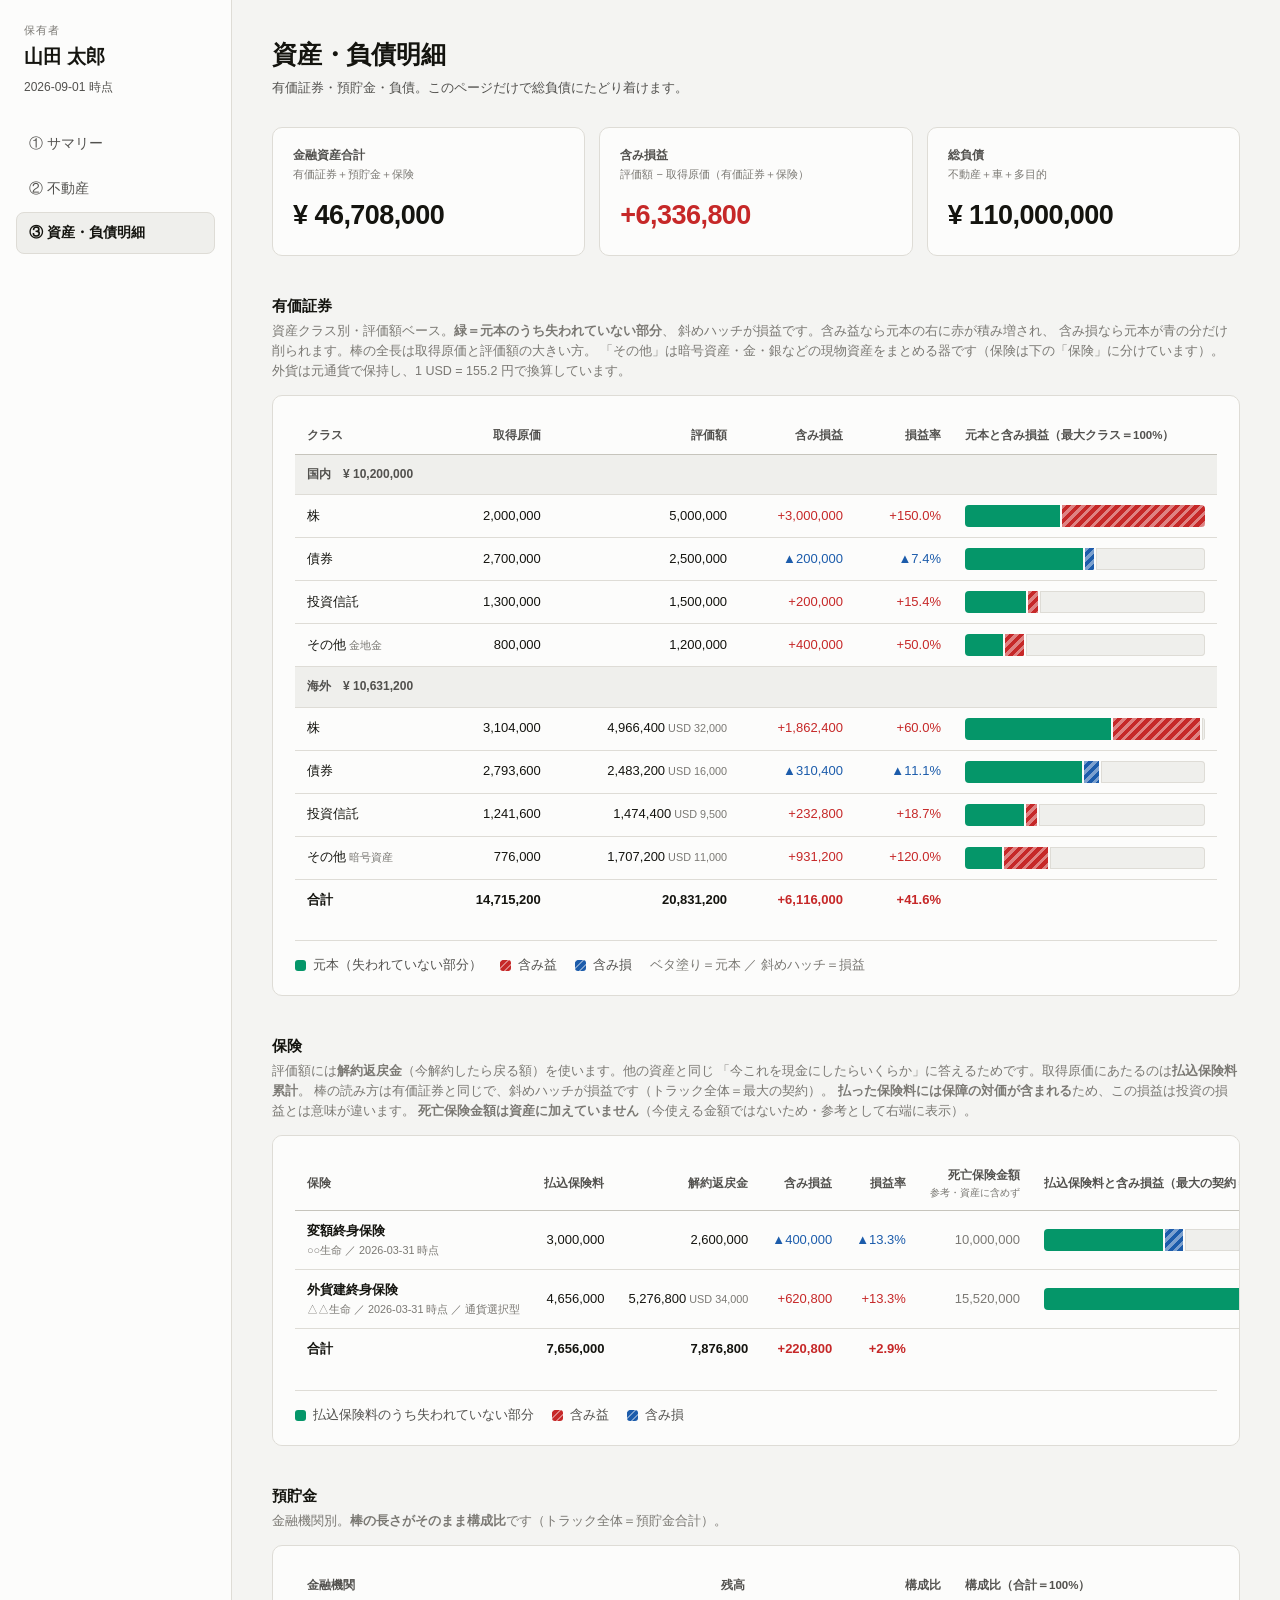
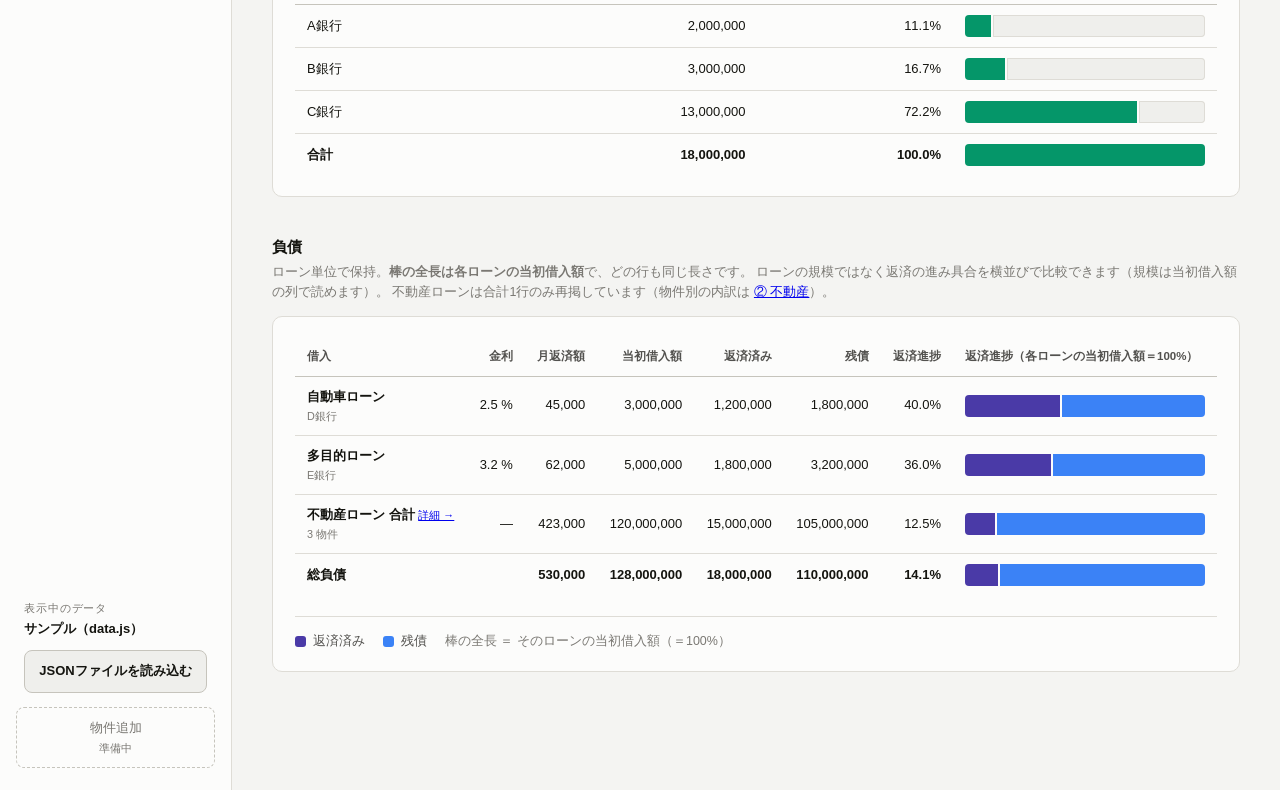
==== commit 33b3c9a6: "Hold loan terms in months, and give insurance its own section Two problems surfaced on the first rea" ====
--- a/mock/accounts.html
+++ b/mock/accounts.html
@@ -22,7 +22,7 @@
       資産クラス別・評価額ベース。<b>緑＝元本のうち失われていない部分</b>、
       斜めハッチが損益です。含み益なら元本の右に赤が積み増され、
       含み損なら元本が青の分だけ削られます。棒の全長は取得原価と評価額の大きい方。
-      「その他」は暗号資産・金・銀などの現物資産をまとめる器です。
+      「その他」は暗号資産・金・銀などの現物資産をまとめる器です（保険は下の「保険」に分けています）。
       外貨は元通貨で保持し、1&nbsp;USD&nbsp;=&nbsp;<span id="rate" class="num"></span>&nbsp;円で換算しています。
     </p>
     <div class="card table-wrap">
@@ -36,6 +36,25 @@
     </div>
   </section>
 
+  <section id="sec-insurance" hidden>
+    <h2>保険</h2>
+    <p class="sec-note">
+      評価額には<b>解約返戻金</b>（今解約したら戻る額）を使います。他の資産と同じ
+      「今これを現金にしたらいくらか」に答えるためです。取得原価にあたるのは<b>払込保険料累計</b>。
+      棒の読み方は有価証券と同じで、斜めハッチが損益です（トラック全体＝最大の契約）。
+      <b>払った保険料には保障の対価が含まれる</b>ため、この損益は投資の損益とは意味が違います。
+      <b>死亡保険金額は資産に加えていません</b>（今使える金額ではないため・参考として右端に表示）。
+    </p>
+    <div class="card table-wrap">
+      <table id="ins"></table>
+      <div class="legend">
+        <span><i class="swatch" style="background:var(--cat-equity)"></i>払込保険料のうち失われていない部分</span>
+        <span><i class="swatch swatch-gain"></i>含み益</span>
+        <span><i class="swatch swatch-loss"></i>含み損</span>
+      </div>
+    </div>
+  </section>
+
   <section>
     <h2>預貯金</h2>
     <p class="sec-note">
@@ -75,11 +94,11 @@
 
   document.getElementById("kpis").innerHTML =
     '<div class="kpi"><div class="kpi-label">金融資産合計</div>' +
-      '<div class="kpi-scope">有価証券＋預貯金</div>' +
+      '<div class="kpi-scope">有価証券＋預貯金' + (A.INS.length ? '＋保険' : '') + '</div>' +
       '<div class="kpi-value num">' + A.yen(A.FINANCIAL_ASSETS) + '</div></div>' +
     '<div class="kpi"><div class="kpi-label">含み損益</div>' +
-      '<div class="kpi-scope">評価額 − 取得原価</div>' +
-      '<div class="kpi-value">' + A.plHTML(A.SEC_PL) + '</div></div>' +
+      '<div class="kpi-scope">評価額 − 取得原価' + (A.INS.length ? '（有価証券＋保険）' : '') + '</div>' +
+      '<div class="kpi-value">' + A.plHTML(A.FIN_PL) + '</div></div>' +
     '<div class="kpi"><div class="kpi-label">総負債</div>' +
       '<div class="kpi-scope">不動産＋車＋多目的</div>' +
       '<div class="kpi-value num">' + A.yen(A.TOTAL_DEBT) + '</div></div>';
@@ -129,6 +148,43 @@
       '<td class="n">' + A.plHTML(A.SEC_PL) + '</td>' +
       '<td class="n">' + A.plPctHTML(A.SEC_PL, A.SEC_COST) + '</td>' +
       '<td></td></tr></tbody>';
+
+  /* ================= 保険 =================
+     棒は有価証券と同じ plBar（ベタ塗り＝元本 / 斜めハッチ＝損益）。
+     契約が無いときはセクションごと隠す。 */
+  if (A.INS.length) {
+    document.getElementById("sec-insurance").hidden = false;
+    const insMax = Math.max.apply(null, A.INS.map(x => Math.max(x.valueJPY, x.costJPY)));
+    const hasDeath = A.INS.some(x => x.deathBenefit);
+    document.getElementById("ins").innerHTML =
+      '<thead><tr><th>保険</th><th class="n">払込保険料</th><th class="n">解約返戻金</th>' +
+      '<th class="n">含み損益</th><th class="n">損益率</th>' +
+      (hasDeath ? '<th class="n">死亡保険金額<small style="display:block;font-weight:400;color:var(--text-muted)">参考・資産に含めず</small></th>' : '') +
+      '<th class="bar-col">払込保険料と含み損益（最大の契約＝100%）</th></tr></thead><tbody>' +
+      A.INS.map(x => {
+        const sub = [x.insurer, x.valuedAt ? x.valuedAt + " 時点" : null, x.note]
+          .filter(Boolean).join(" ／ ");
+        const native = x.currency === "JPY" ? "" :
+          '<small style="color:var(--text-muted)"> ' + x.currency + " " + A.plain(x.surrenderValue) + "</small>";
+        return '<tr><td><b>' + x.name + '</b>' +
+          (sub ? '<small style="display:block;font-weight:400;color:var(--text-muted)">' + sub + '</small>' : "") +
+          '</td>' +
+          '<td class="n num">' + A.plain(x.costJPY) + '</td>' +
+          '<td class="n num">' + A.plain(x.valueJPY) + native + '</td>' +
+          '<td class="n">' + A.plHTML(x.plJPY) + '</td>' +
+          '<td class="n">' + A.plPctHTML(x.plJPY, x.costJPY) + '</td>' +
+          (hasDeath ? '<td class="n num" style="color:var(--text-muted)">' +
+            (x.deathBenefit ? A.plain(x.deathBenefit * (A.D.rates[x.currency] || 1)) : "—") + '</td>' : '') +
+          '<td>' + A.plBar(x.costJPY, x.valueJPY, insMax, x.name) + '</td></tr>';
+      }).join("") +
+      '<tr class="total-row"><td>合計</td>' +
+        '<td class="n num">' + A.plain(A.INS_COST) + '</td>' +
+        '<td class="n num">' + A.plain(A.INS_VALUE) + '</td>' +
+        '<td class="n">' + A.plHTML(A.INS_PL) + '</td>' +
+        '<td class="n">' + A.plPctHTML(A.INS_PL, A.INS_COST) + '</td>' +
+        (hasDeath ? '<td></td>' : '') +
+        '<td></td></tr></tbody>';
+  }
 
   /* ================= 預貯金 =================
      棒は「預貯金合計」を基準にする。棒の長さと構成比の分母を一致させ、
--- a/mock/styles.css
+++ b/mock/styles.css
@@ -375,3 +375,90 @@
   .bar-row { grid-template-columns: 1fr; gap: 6px; }
   .bar-total { text-align: right; }
 }
+
+/* ---------- JSON 読み込み（サイドバー下部） ---------- */
+.data-source { padding: 0 8px 14px; }
+.data-source-name {
+  font-size: 13px;
+  font-weight: 600;
+  margin-top: 2px;
+  word-break: break-all;
+}
+.btn-load {
+  display: block;
+  margin-top: 10px;
+  padding: 10px;
+  border-radius: 8px;
+  border: 1px solid var(--border-strong);
+  background: var(--surface-2);
+  color: var(--text-primary);
+  font-size: 13px;
+  font-weight: 600;
+  text-align: center;
+  cursor: pointer;
+}
+.btn-load:hover { border-color: var(--focus); }
+.btn-load:focus-within { outline: 2px solid var(--focus); outline-offset: 2px; }
+.btn-load input {                 /* 見えないがキーボードでは辿れる */
+  position: absolute;
+  width: 1px; height: 1px;
+  opacity: 0;
+  overflow: hidden;
+  clip: rect(0 0 0 0);
+}
+.btn-reset {
+  display: block;
+  width: 100%;
+  margin-top: 6px;
+  padding: 6px;
+  border: none;
+  background: transparent;
+  color: var(--text-muted);
+  font: inherit;
+  font-size: 12px;
+  text-decoration: underline;
+  cursor: pointer;
+}
+.btn-reset:hover { color: var(--text-primary); }
+
+/* 読み込めなかったときの報告。色ルール（赤＝益／青＝損）と混ざらないよう無彩色で示す */
+#load-report {
+  position: fixed;
+  right: 20px; bottom: 20px;
+  width: min(560px, calc(100vw - 40px));
+  max-height: 70vh;
+  overflow: auto;
+  background: var(--surface-1);
+  border: 1px solid var(--border-strong);
+  border-radius: var(--radius);
+  padding: 16px 18px;
+  box-shadow: 0 10px 34px rgba(0, 0, 0, .22);
+  font-size: 13px;
+  line-height: 1.6;
+  z-index: 50;
+}
+#load-report .load-report-head {
+  display: flex;
+  align-items: center;
+  gap: 10px;
+  font-size: 14px;
+}
+#load-report .load-report-close {
+  margin-left: auto;
+  border: none;
+  background: transparent;
+  color: var(--text-muted);
+  font: inherit;
+  font-size: 18px;
+  cursor: pointer;
+}
+#load-report p { margin: 8px 0; color: var(--text-secondary); }
+#load-report code { font-size: 12px; background: var(--surface-2); padding: 1px 5px; border-radius: 4px; }
+#load-report ol { margin: 6px 0 0; padding-left: 22px; }
+#load-report li { margin: 4px 0; }
+
+@media (max-width: 860px) {
+  .data-source { padding: 0; }
+  .btn-load { display: inline-block; margin-top: 6px; padding: 8px 14px; }
+  .btn-reset { display: inline-block; width: auto; margin: 6px 0 0 8px; }
+}
